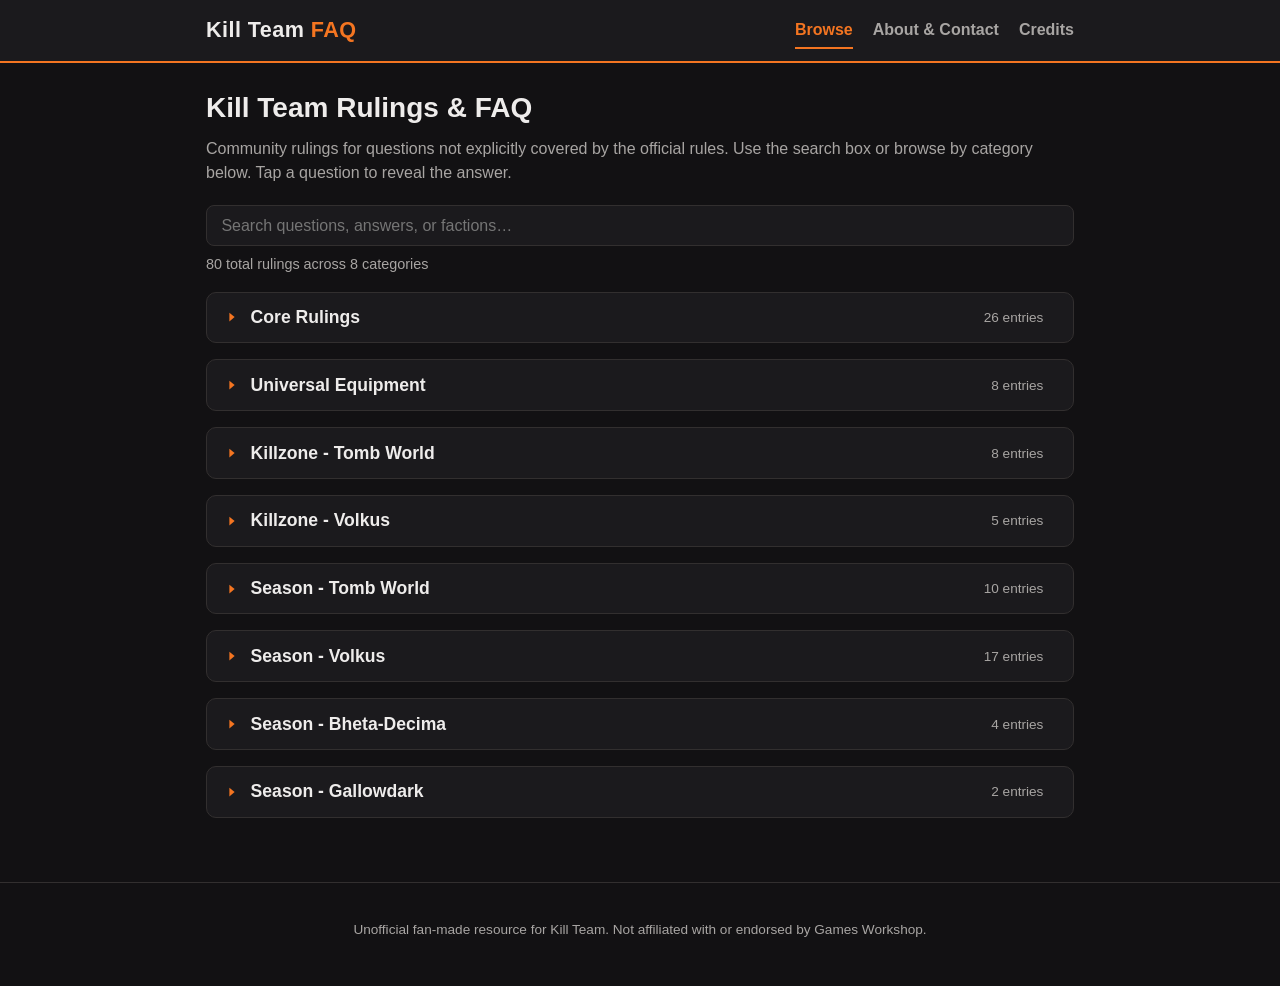
==== index.html @ bdc56540 "Initial commit: Kill Team FAQ static site Adds a static, mobile-friendly browse/search site for Kill" ====
<!DOCTYPE html>
<html lang="en">
<head>
<meta charset="UTF-8">
<meta name="viewport" content="width=device-width, initial-scale=1.0">
<title>Kill Team FAQ</title>
<meta name="description" content="A browsable, searchable list of Kill Team rulings, questions, and answers.">
<link rel="stylesheet" href="css/styles.css">
</head>
<body>
<header class="site-header">
  <div class="site-header-inner">
    <a class="brand" href="index.html">Kill Team <span class="brand-accent">FAQ</span></a>
    <button class="nav-toggle" id="navToggle" aria-label="Toggle navigation" aria-expanded="false">
      <span></span><span></span><span></span>
    </button>
    <nav class="site-nav" id="siteNav">
      <a href="index.html" class="active">Browse</a>
      <a href="about.html">About &amp; Contact</a>
      <a href="credits.html">Credits</a>
    </nav>
  </div>
</header>

<main class="container">
  <section class="intro">
    <h1>Kill Team Rulings &amp; FAQ</h1>
    <p>Community rulings for questions not explicitly covered by the official rules. Use the search
      box or browse by category below. Tap a question to reveal the answer.</p>
  </section>

  <div class="search-bar">
    <input type="search" id="searchInput" placeholder="Search questions, answers, or factions&hellip;" aria-label="Search rulings">
    <button id="clearSearch" class="clear-btn" type="button" hidden>Clear</button>
  </div>

  <p id="resultCount" class="result-count" aria-live="polite"></p>

  <div id="sheets" class="sheets">
    <p class="loading">Loading rulings&hellip;</p>
  </div>
</main>

<footer class="site-footer">
  <p>Unofficial fan-made resource for Kill Team. Not affiliated with or endorsed by Games Workshop.</p>
</footer>

<script src="js/app.js"></script>
</body>
</html>
---- css/styles.css ----
:root {
  --bg: #121113;
  --bg-elevated: #1b1a1d;
  --bg-elevated-2: #232226;
  --border: #322f2f;
  --text: #eeeceb;
  --text-muted: #a8a5a3;
  --accent: #f47521;
  --accent-dark: #c25a15;
  --accent-soft: rgba(244, 117, 33, 0.15);
  --focus-ring: rgba(244, 117, 33, 0.45);
  --max-width: 900px;
}

* {
  box-sizing: border-box;
}

html, body {
  margin: 0;
  padding: 0;
}

body {
  background: var(--bg);
  color: var(--text);
  font-family: "Segoe UI", Roboto, Helvetica, Arial, sans-serif;
  line-height: 1.5;
  min-height: 100vh;
  display: flex;
  flex-direction: column;
}

a {
  color: var(--accent);
  text-decoration: none;
}

a:hover, a:focus {
  text-decoration: underline;
}

/* Header / nav */

.site-header {
  background: var(--bg-elevated);
  border-bottom: 2px solid var(--accent);
  position: sticky;
  top: 0;
  z-index: 10;
}

.site-header-inner {
  max-width: var(--max-width);
  margin: 0 auto;
  padding: 0.75rem 1rem;
  display: flex;
  align-items: center;
  justify-content: space-between;
  flex-wrap: wrap;
}

.brand {
  font-size: 1.35rem;
  font-weight: 700;
  color: var(--text);
  letter-spacing: 0.02em;
}

.brand-accent {
  color: var(--accent);
}

.brand:hover, .brand:focus {
  text-decoration: none;
}

.site-nav {
  display: flex;
  gap: 1.25rem;
}

.site-nav a {
  color: var(--text-muted);
  font-weight: 600;
  padding: 0.35rem 0;
  border-bottom: 2px solid transparent;
}

.site-nav a:hover, .site-nav a:focus {
  color: var(--text);
  text-decoration: none;
}

.site-nav a.active {
  color: var(--accent);
  border-bottom-color: var(--accent);
}

.nav-toggle {
  display: none;
  flex-direction: column;
  justify-content: space-between;
  width: 28px;
  height: 20px;
  background: none;
  border: none;
  cursor: pointer;
  padding: 0;
}

.nav-toggle span {
  display: block;
  height: 2px;
  width: 100%;
  background: var(--text);
  border-radius: 1px;
}

/* Layout */

.container {
  max-width: var(--max-width);
  margin: 0 auto;
  padding: 1.5rem 1rem 3rem;
  width: 100%;
  flex: 1;
}

.intro h1 {
  margin: 0 0 0.5rem;
  font-size: 1.75rem;
}

.intro p {
  color: var(--text-muted);
  margin: 0 0 1.25rem;
}

.page-content h1 {
  font-size: 1.75rem;
  margin-top: 0;
}

.page-content h2 {
  color: var(--accent);
  font-size: 1.2rem;
  margin-top: 2rem;
}

.page-content section {
  background: var(--bg-elevated);
  border: 1px solid var(--border);
  border-radius: 10px;
  padding: 1.25rem 1.5rem;
  margin-bottom: 1.25rem;
}

.page-content .placeholder {
  color: var(--text-muted);
  font-style: italic;
}

.contact-box {
  display: flex;
  flex-direction: column;
  gap: 0.35rem;
  margin: 0.75rem 0 1.25rem;
}

.contact-box .email {
  font-weight: 700;
}

/* Search */

.search-bar {
  display: flex;
  gap: 0.5rem;
  margin-bottom: 0.5rem;
}

.search-bar input[type="search"] {
  flex: 1;
  padding: 0.65rem 0.9rem;
  border-radius: 8px;
  border: 1px solid var(--border);
  background: var(--bg-elevated);
  color: var(--text);
  font-size: 1rem;
}

.search-bar input[type="search"]:focus {
  outline: none;
  border-color: var(--accent);
  box-shadow: 0 0 0 3px var(--focus-ring);
}

.clear-btn {
  padding: 0.5rem 0.9rem;
  border-radius: 8px;
  border: 1px solid var(--border);
  background: var(--bg-elevated-2);
  color: var(--text);
  cursor: pointer;
}

.clear-btn:hover {
  border-color: var(--accent);
}

.result-count {
  color: var(--text-muted);
  font-size: 0.9rem;
  margin: 0 0 1rem;
  min-height: 1.2em;
}

/* Sheets / accordion */

.sheet {
  background: var(--bg-elevated);
  border: 1px solid var(--border);
  border-radius: 10px;
  margin-bottom: 1rem;
  overflow: hidden;
}

.sheet-header {
  width: 100%;
  display: flex;
  align-items: center;
  justify-content: space-between;
  gap: 0.75rem;
  background: none;
  border: none;
  color: var(--text);
  padding: 0.9rem 1.1rem;
  font-size: 1.1rem;
  font-weight: 700;
  cursor: pointer;
  text-align: left;
}

.sheet-header:hover {
  background: var(--bg-elevated-2);
}

.sheet-header .count {
  color: var(--text-muted);
  font-weight: 400;
  font-size: 0.85rem;
  margin-left: auto;
  margin-right: 0.75rem;
}

.sheet-header .chevron {
  transition: transform 0.15s ease;
  color: var(--accent);
  flex-shrink: 0;
}

.sheet.open .sheet-header .chevron {
  transform: rotate(90deg);
}

.sheet-body {
  border-top: 1px solid var(--border);
  display: none;
}

.sheet.open .sheet-body {
  display: block;
}

.entry {
  border-bottom: 1px solid var(--border);
}

.entry:last-child {
  border-bottom: none;
}

.entry-question {
  width: 100%;
  display: flex;
  align-items: flex-start;
  gap: 0.6rem;
  background: none;
  border: none;
  color: var(--text);
  padding: 0.85rem 1.1rem;
  font-size: 1rem;
  text-align: left;
  cursor: pointer;
}

.entry-question:hover {
  background: var(--bg-elevated-2);
}

.entry-question .chevron {
  color: var(--accent);
  flex-shrink: 0;
  margin-top: 0.15rem;
  transition: transform 0.15s ease;
}

.entry.open .entry-question .chevron {
  transform: rotate(90deg);
}

.entry-tags {
  display: flex;
  flex-wrap: wrap;
  gap: 0.35rem;
  margin: 0 1.1rem 0.5rem 2rem;
}

.tag {
  display: inline-block;
  background: var(--accent-soft);
  color: var(--accent);
  border: 1px solid var(--accent-dark);
  font-size: 0.75rem;
  font-weight: 700;
  padding: 0.1rem 0.5rem;
  border-radius: 999px;
}

.entry-answer {
  display: none;
  padding: 0 1.1rem 1rem 2rem;
  color: var(--text-muted);
}

.entry.open .entry-answer {
  display: block;
}

.entry-answer strong {
  color: var(--text);
}

mark {
  background: var(--accent);
  color: #1a1a1a;
  border-radius: 3px;
  padding: 0 0.15em;
}

.loading, .no-results {
  color: var(--text-muted);
  text-align: center;
  padding: 2rem 0;
}

/* Footer */

.site-footer {
  text-align: center;
  color: var(--text-muted);
  font-size: 0.85rem;
  padding: 1.5rem 1rem 2rem;
  border-top: 1px solid var(--border);
}

/* Mobile */

@media (max-width: 640px) {
  .nav-toggle {
    display: flex;
  }

  .site-nav {
    display: none;
    flex-direction: column;
    width: 100%;
    gap: 0;
    order: 3;
    margin-top: 0.75rem;
  }

  .site-nav.open {
    display: flex;
  }

  .site-nav a {
    padding: 0.6rem 0;
    border-bottom: 1px solid var(--border);
  }

  .site-nav a.active {
    border-bottom: 1px solid var(--border);
  }

  .search-bar {
    flex-direction: column;
  }
}
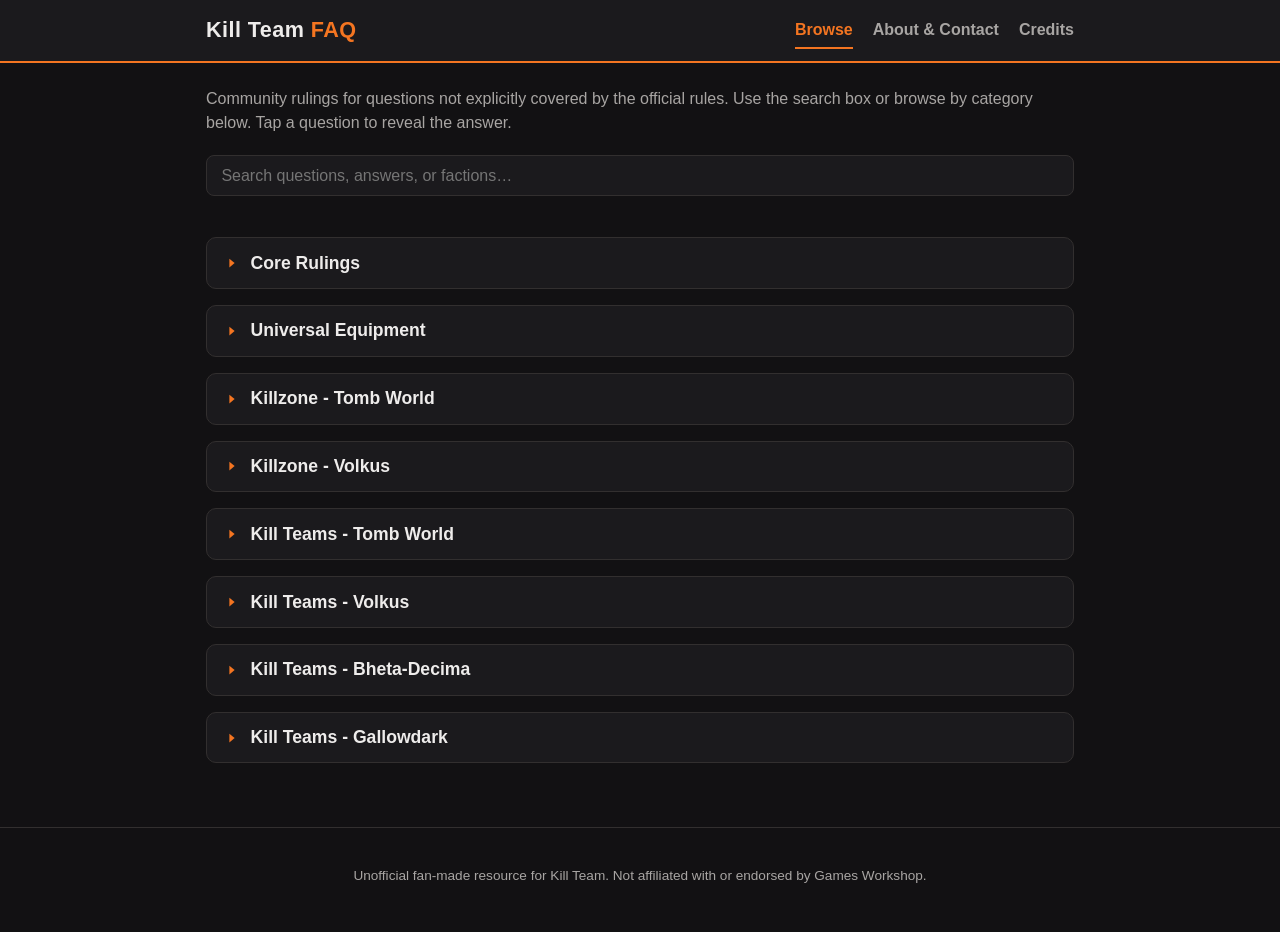
==== commit 664e14bd: "Remove page heading and default total rulings count Co-authored-by: Copilot <223556219+Copilot@users" ====
--- a/index.html
+++ b/index.html
@@ -24,7 +24,6 @@
 
 <main class="container">
   <section class="intro">
-    <h1>Kill Team Rulings &amp; FAQ</h1>
     <p>Community rulings for questions not explicitly covered by the official rules. Use the search
       box or browse by category below. Tap a question to reveal the answer.</p>
   </section>
--- a/css/styles.css
+++ b/css/styles.css
@@ -230,7 +230,7 @@
   width: 100%;
   display: flex;
   align-items: center;
-  justify-content: space-between;
+  justify-content: flex-start;
   gap: 0.75rem;
   background: none;
   border: none;
@@ -246,14 +246,6 @@
   background: var(--bg-elevated-2);
 }
 
-.sheet-header .count {
-  color: var(--text-muted);
-  font-weight: 400;
-  font-size: 0.85rem;
-  margin-left: auto;
-  margin-right: 0.75rem;
-}
-
 .sheet-header .chevron {
   transition: transform 0.15s ease;
   color: var(--accent);
@@ -289,7 +281,7 @@
   background: none;
   border: none;
   color: var(--text);
-  padding: 0.85rem 1.1rem;
+  padding: 0.4rem 1.1rem 0.85rem;
   font-size: 1rem;
   text-align: left;
   cursor: pointer;
@@ -314,7 +306,7 @@
   display: flex;
   flex-wrap: wrap;
   gap: 0.35rem;
-  margin: 0 1.1rem 0.5rem 2rem;
+  margin: 0.85rem 1.1rem 0 1.1rem;
 }
 
 .tag {
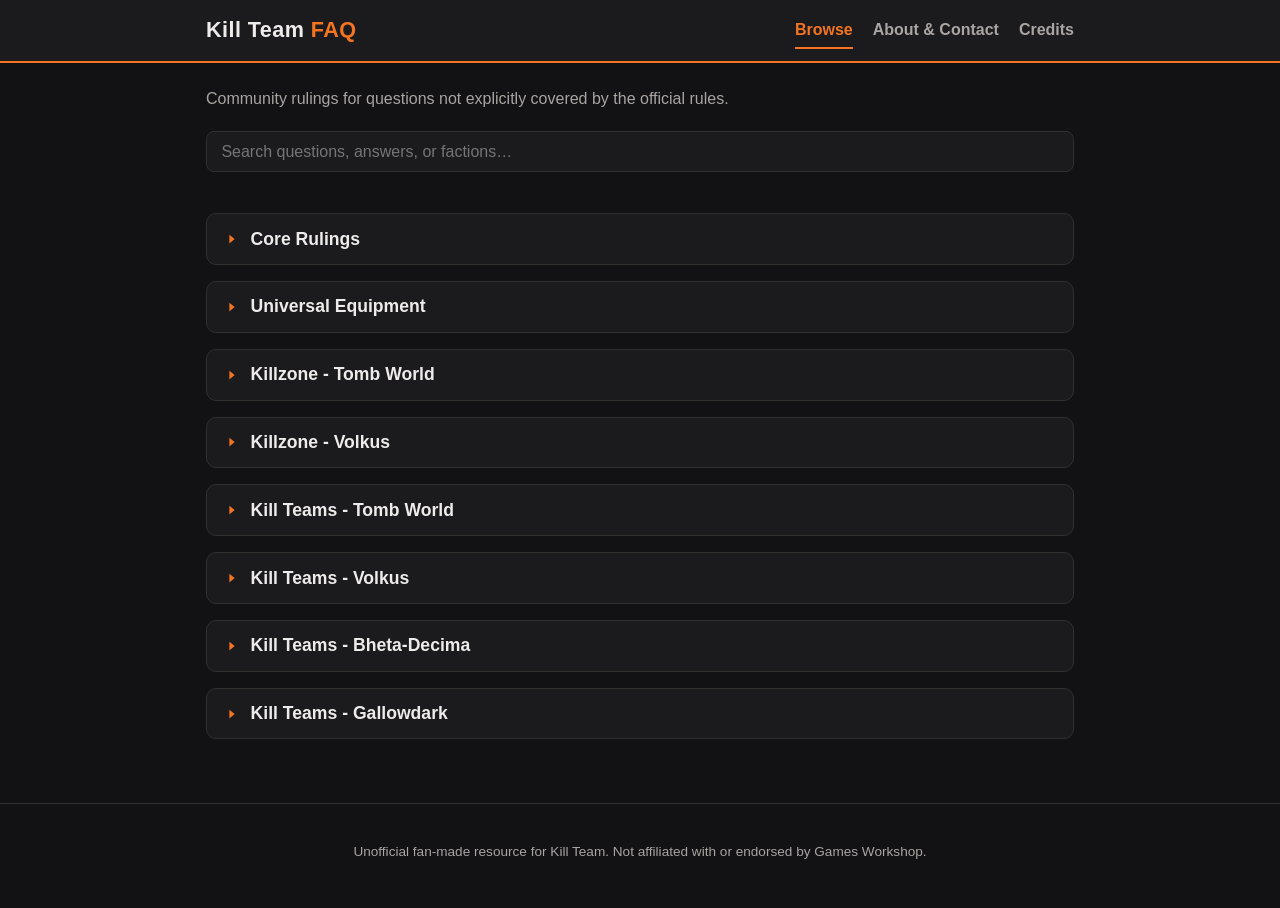
==== commit 6a304714: "Trim intro paragraph on browse page Co-authored-by: Copilot <223556219+Copilot@users.noreply.github." ====
--- a/index.html
+++ b/index.html
@@ -24,8 +24,7 @@
 
 <main class="container">
   <section class="intro">
-    <p>Community rulings for questions not explicitly covered by the official rules. Use the search
-      box or browse by category below. Tap a question to reveal the answer.</p>
+    <p>Community rulings for questions not explicitly covered by the official rules.</p>
   </section>
 
   <div class="search-bar">
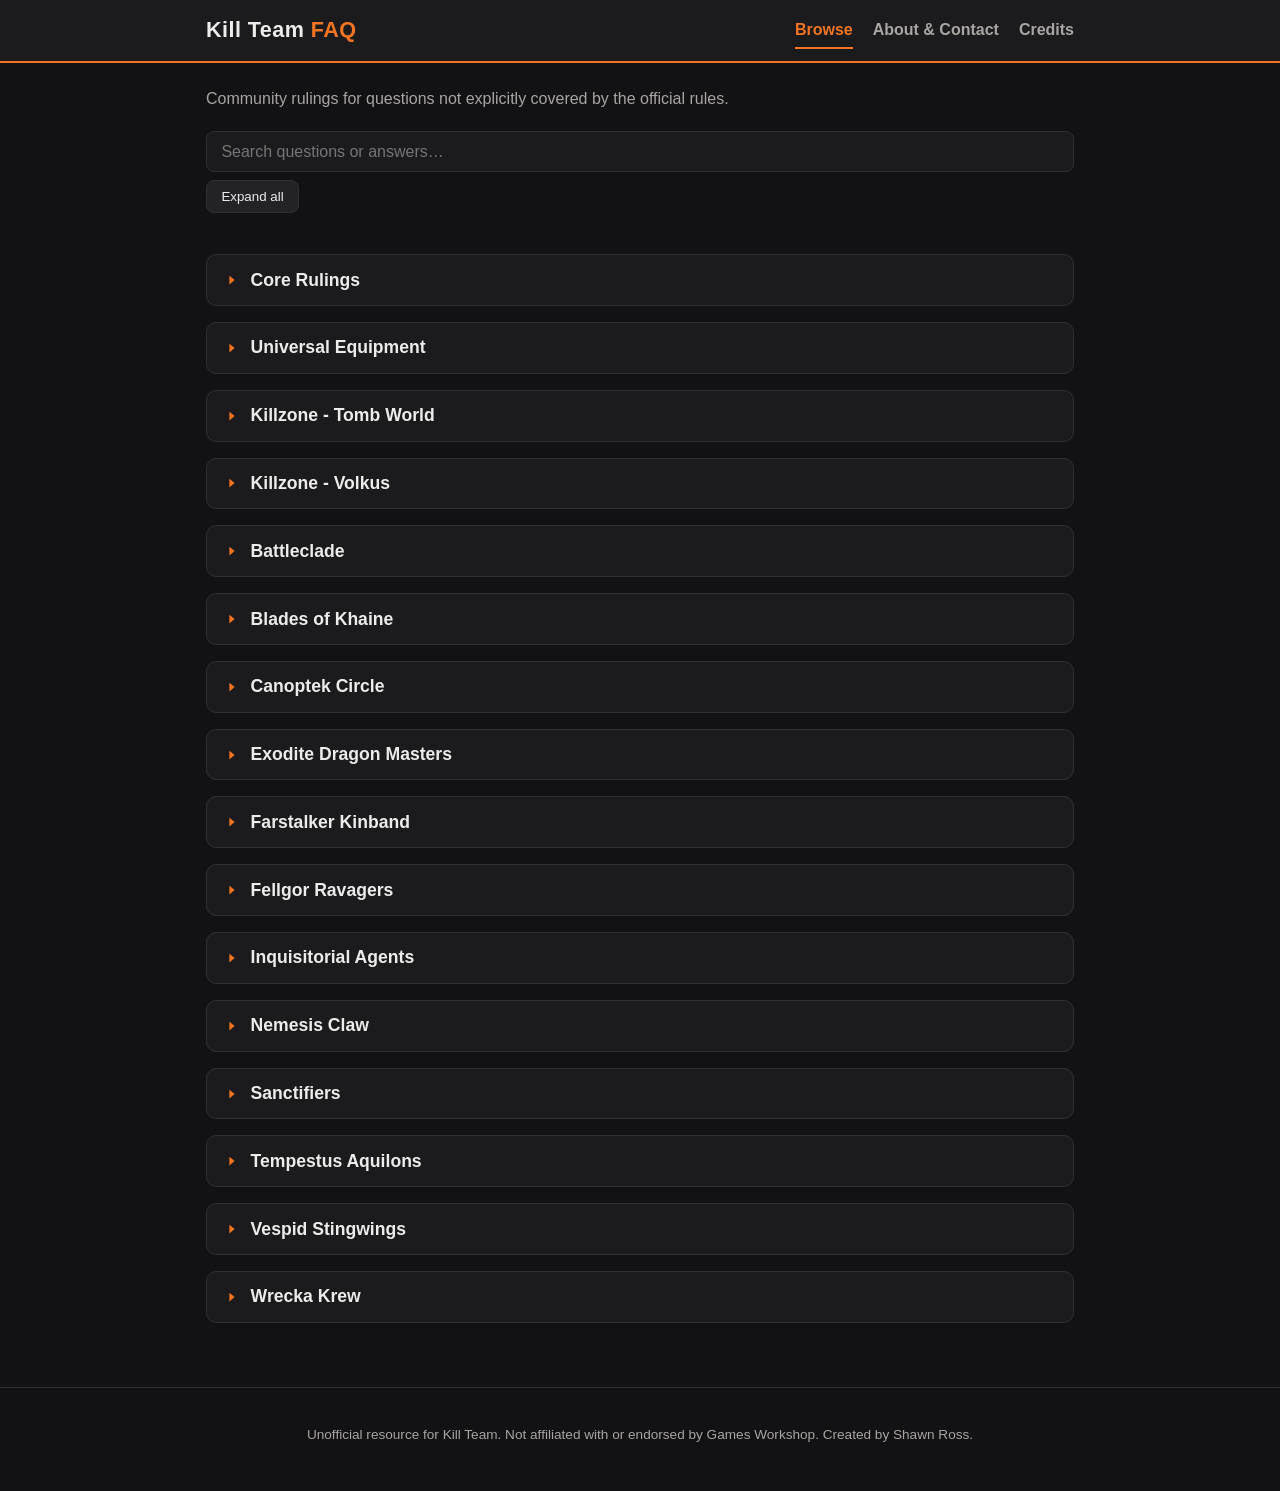
==== commit c057b5cf: "formatting" ====
--- a/index.html
+++ b/index.html
@@ -28,9 +28,10 @@
   </section>
 
   <div class="search-bar">
-    <input type="search" id="searchInput" placeholder="Search questions, answers, or factions&hellip;" aria-label="Search rulings">
+    <input type="search" id="searchInput" placeholder="Search questions or answers&hellip;" aria-label="Search rulings">
     <button id="clearSearch" class="clear-btn" type="button" hidden>Clear</button>
   </div>
+  <button id="toggleSheets" class="clear-btn toggle-sheets" type="button" disabled>Expand all</button>
 
   <p id="resultCount" class="result-count" aria-live="polite"></p>
 
@@ -40,7 +41,7 @@
 </main>
 
 <footer class="site-footer">
-  <p>Unofficial fan-made resource for Kill Team. Not affiliated with or endorsed by Games Workshop.</p>
+  <p>Unofficial resource for Kill Team. Not affiliated with or endorsed by Games Workshop. Created by Shawn Ross.</p>
 </footer>
 
 <script src="js/app.js"></script>
--- a/css/styles.css
+++ b/css/styles.css
@@ -161,6 +161,26 @@
   font-style: italic;
 }
 
+.credits-list {
+  list-style: none;
+  margin: 0 0 1rem;
+  padding: 0;
+}
+
+.credits-list li {
+  padding: 0.4rem 0;
+  border-bottom: 1px solid var(--border);
+}
+
+.credits-list li:last-child {
+  border-bottom: none;
+}
+
+.credits-name {
+  font-weight: 700;
+  color: var(--text);
+}
+
 .contact-box {
   display: flex;
   flex-direction: column;
@@ -207,6 +227,15 @@
 
 .clear-btn:hover {
   border-color: var(--accent);
+}
+
+.toggle-sheets {
+  margin-bottom: 0.5rem;
+}
+
+.toggle-sheets:disabled {
+  cursor: not-allowed;
+  opacity: 0.6;
 }
 
 .result-count {
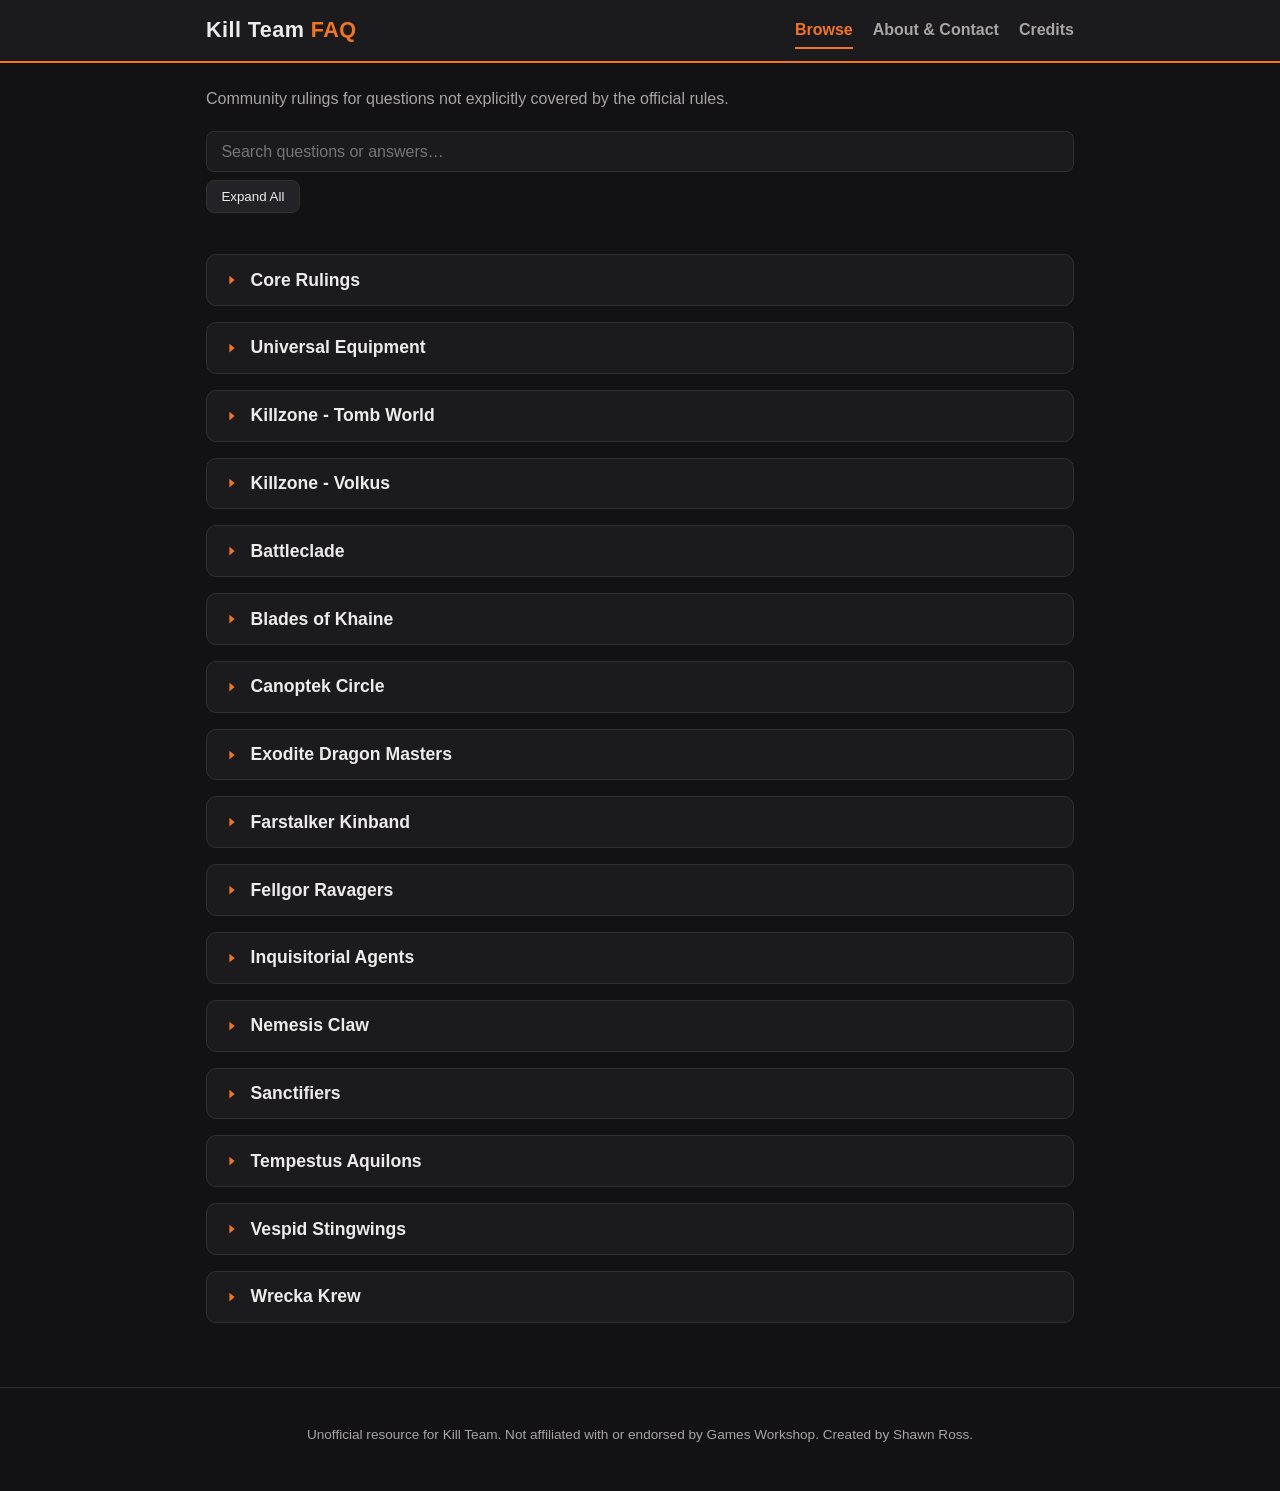
==== commit 41ff7ee1: "button change" ====
--- a/index.html
+++ b/index.html
@@ -31,7 +31,7 @@
     <input type="search" id="searchInput" placeholder="Search questions or answers&hellip;" aria-label="Search rulings">
     <button id="clearSearch" class="clear-btn" type="button" hidden>Clear</button>
   </div>
-  <button id="toggleSheets" class="clear-btn toggle-sheets" type="button" disabled>Expand all</button>
+  <button id="toggleSheets" class="clear-btn toggle-sheets" type="button" disabled>Expand All</button>
 
   <p id="resultCount" class="result-count" aria-live="polite"></p>
 
